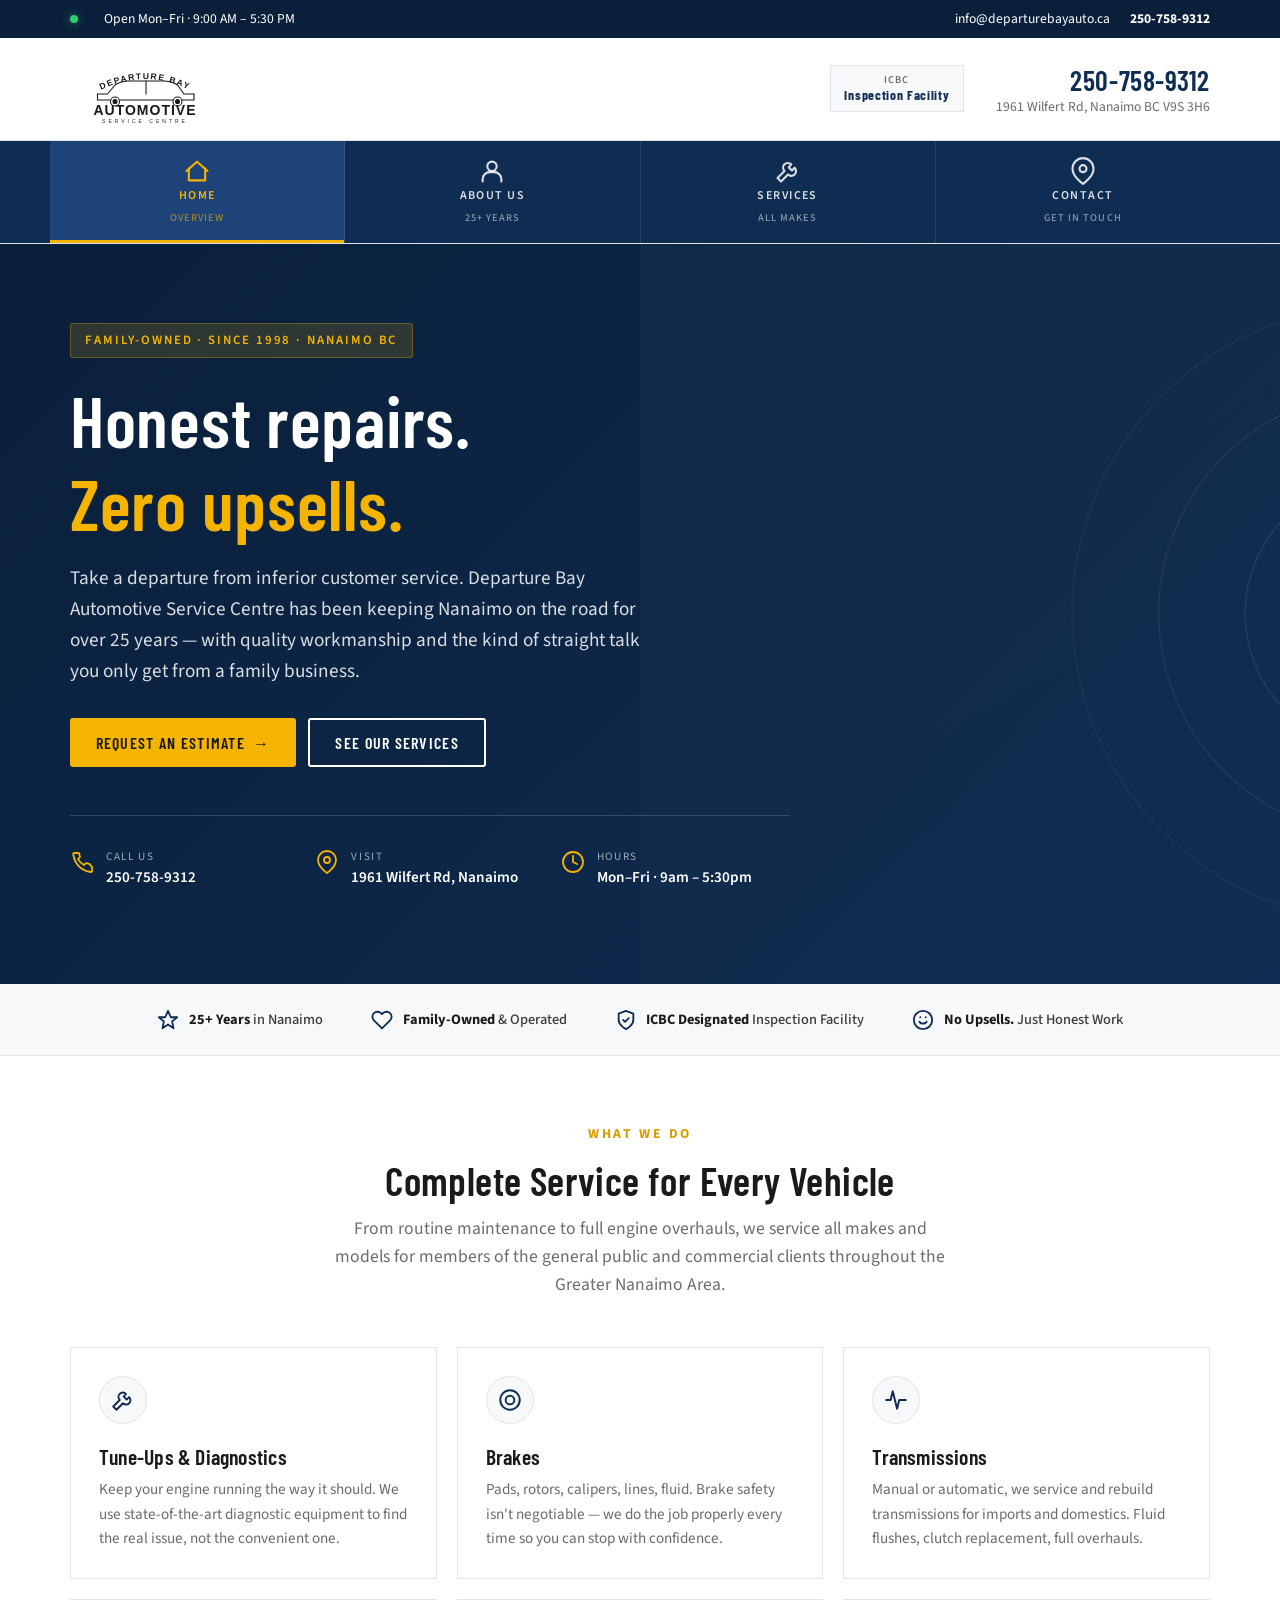
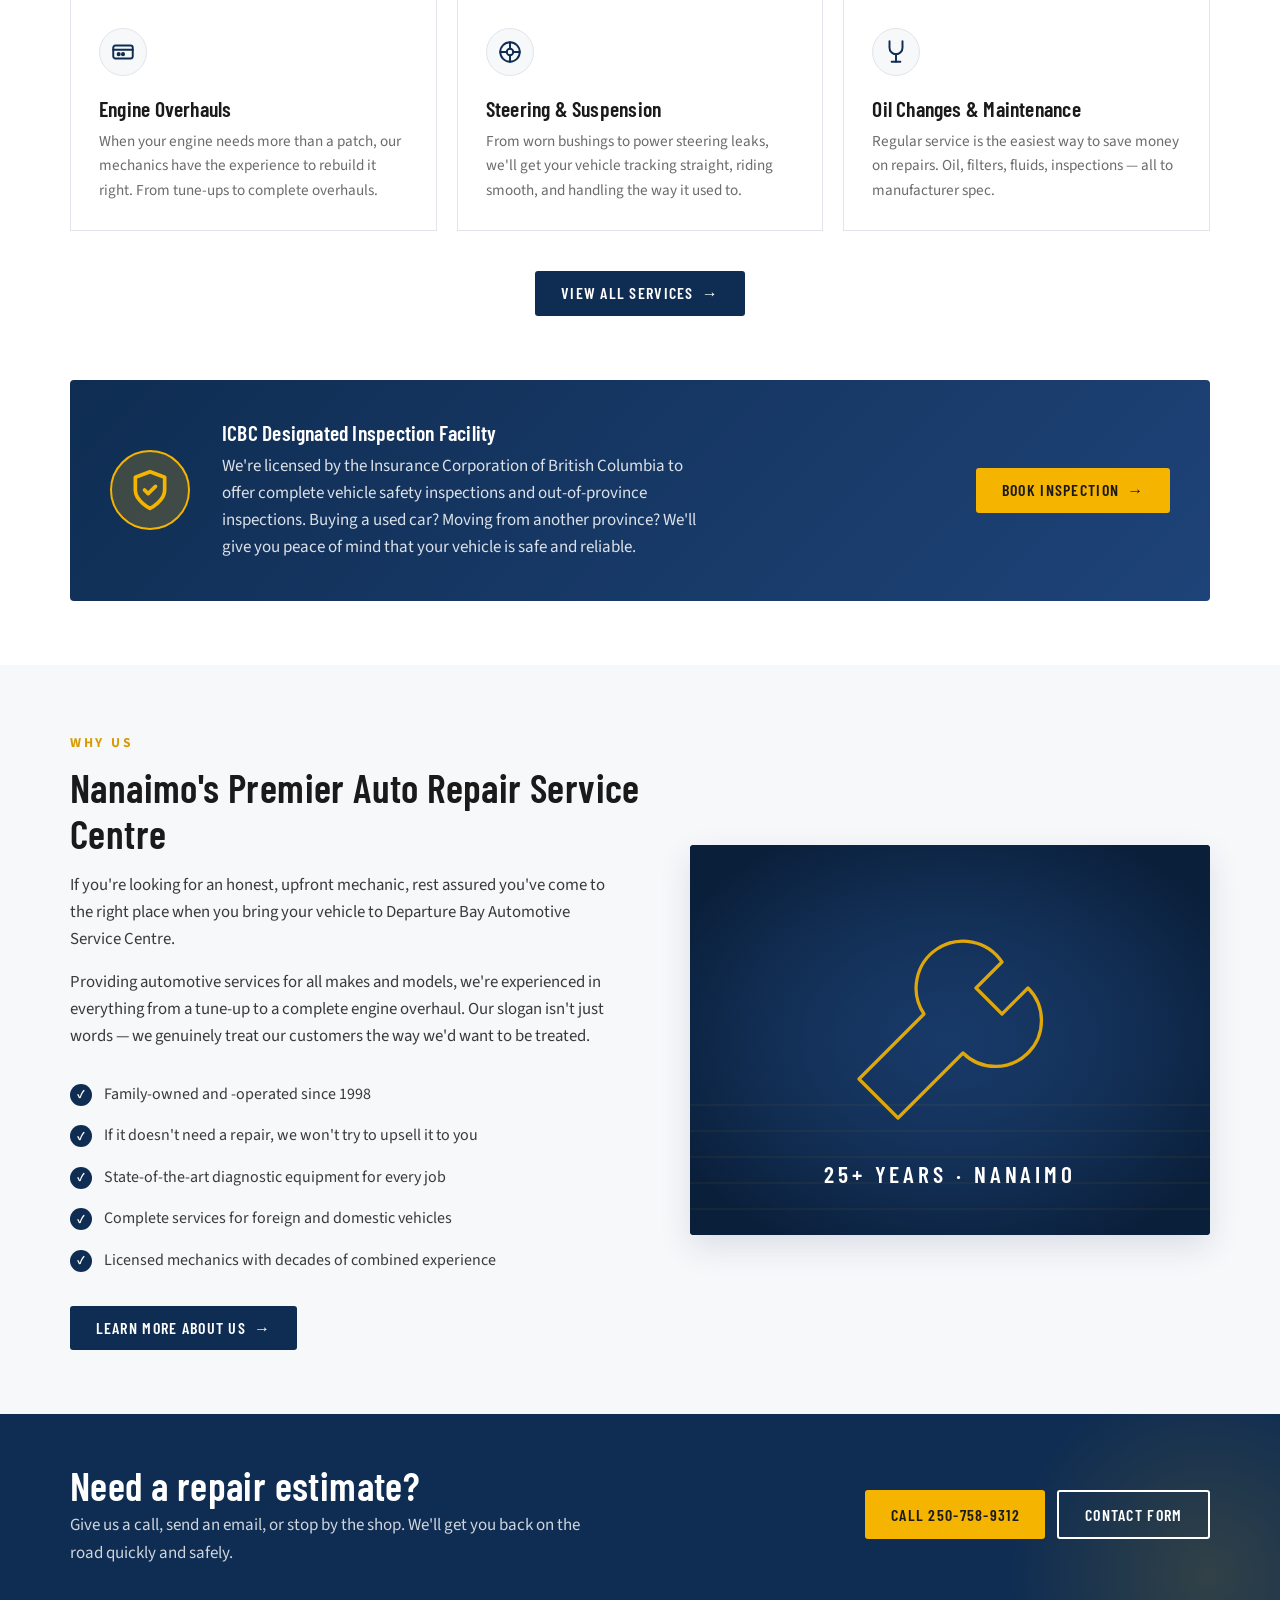
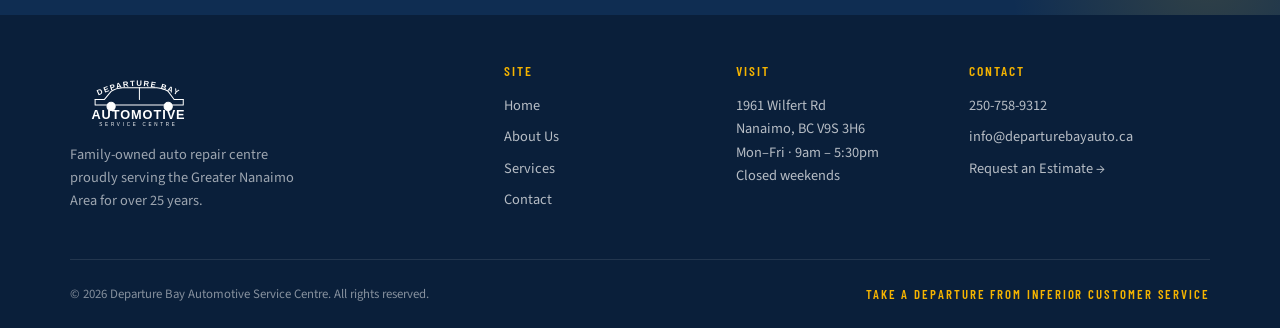
==== index.html @ 7d687c05 "Initial commit" ====
<!DOCTYPE html>
<html lang="en">
<head>
  <meta charset="UTF-8">
  <meta name="viewport" content="width=device-width, initial-scale=1.0">
  <title>Departure Bay Automotive Service Centre — Nanaimo's Trusted Family Mechanic</title>
  <meta name="description" content="Family-owned auto repair shop in Nanaimo BC. Honest, upfront service on all makes and models for over 25 years. ICBC Designated Inspection Facility. Call 250-758-9312.">
  <link rel="preconnect" href="https://fonts.googleapis.com">
  <link rel="preconnect" href="https://fonts.gstatic.com" crossorigin>
  <link href="https://fonts.googleapis.com/css2?family=Barlow+Condensed:wght@400;500;600;700&family=Source+Sans+3:wght@400;500;600;700&display=swap" rel="stylesheet">
  <link rel="stylesheet" href="css/style.css">
  <link rel="icon" type="image/svg+xml" href="images/favicon.svg">
</head>
<body>

  <!-- Top bar -->
  <div class="topbar">
    <div class="container">
      <div class="topbar-left">
        <span>Open Mon–Fri · 9:00 AM – 5:30 PM</span>
      </div>
      <div class="topbar-right">
        <a href="mailto:info@departurebayauto.ca" class="hide-mobile">info@departurebayauto.ca</a>
        <a href="tel:2507589312"><strong>250-758-9312</strong></a>
      </div>
    </div>
  </div>

  <!-- Header -->
  <header class="site-header">
    <div class="header-top">
      <div class="container">
        <a href="index.html" class="brand">
          <img src="images/logo.svg" alt="Departure Bay Automotive Service Centre">
        </a>

        <div class="header-contact">
          <div class="header-badge">
            <div class="small">ICBC</div>
            <div class="big">Inspection Facility</div>
          </div>
          <div class="header-info">
            <a href="tel:2507589312" class="phone">250-758-9312</a>
            <div class="address">1961 Wilfert Rd, Nanaimo BC V9S 3H6</div>
          </div>
        </div>
      </div>
    </div>

    <button class="nav-toggle" aria-label="Toggle navigation" aria-controls="primary-nav">Menu</button>

    <nav class="main-nav" id="primary-nav">
      <div class="container">
        <a href="index.html" class="active">
          <svg class="nav-icon" viewBox="0 0 24 24"><path d="M3 12l9-8 9 8"/><path d="M5 10v10h14V10"/></svg>
          <span class="nav-label">Home</span>
          <span class="nav-sub">Overview</span>
        </a>
        <a href="about.html">
          <svg class="nav-icon" viewBox="0 0 24 24"><circle cx="12" cy="8" r="4"/><path d="M4 21v-2a6 6 0 0 1 6-6h4a6 6 0 0 1 6 6v2"/></svg>
          <span class="nav-label">About Us</span>
          <span class="nav-sub">25+ Years</span>
        </a>
        <a href="services.html">
          <svg class="nav-icon" viewBox="0 0 24 24"><path d="M14.7 6.3a4 4 0 0 0-5.7 5.7L3 18l3 3 6-6a4 4 0 0 0 5.7-5.7l-2.3 2.3-2.7-2.7z"/></svg>
          <span class="nav-label">Services</span>
          <span class="nav-sub">All Makes</span>
        </a>
        <a href="contact.html">
          <svg class="nav-icon" viewBox="0 0 24 24"><path d="M21 10c0 7-9 13-9 13s-9-6-9-13a9 9 0 1 1 18 0z"/><circle cx="12" cy="10" r="3"/></svg>
          <span class="nav-label">Contact</span>
          <span class="nav-sub">Get In Touch</span>
        </a>
      </div>
    </nav>
  </header>

  <!-- Hero -->
  <section class="hero">
    <div class="container">
      <div class="hero-content">
        <span class="hero-eyebrow fade-up fade-up-1">Family-Owned · Since 1998 · Nanaimo BC</span>
        <h1 class="fade-up fade-up-2">
          Honest repairs.<br>
          <span class="accent">Zero upsells.</span>
        </h1>
        <p class="hero-lede fade-up fade-up-3">
          Take a departure from inferior customer service. Departure Bay Automotive Service Centre has been keeping Nanaimo on the road for over 25 years — with quality workmanship and the kind of straight talk you only get from a family business.
        </p>
        <div class="hero-actions fade-up fade-up-4">
          <a href="contact.html" class="btn btn-primary">Request an Estimate <span class="arrow">→</span></a>
          <a href="services.html" class="btn btn-outline">See Our Services</a>
        </div>

        <div class="hero-quick-info fade-up fade-up-4">
          <div class="hero-info-item">
            <svg class="icon" viewBox="0 0 24 24" fill="none" stroke-linecap="round" stroke-linejoin="round"><path d="M22 16.92V21a1 1 0 0 1-1.11 1 19.86 19.86 0 0 1-8.63-3.07 19.5 19.5 0 0 1-6-6A19.86 19.86 0 0 1 3.18 4.11 1 1 0 0 1 4.18 3h4.09a1 1 0 0 1 1 .75 12.3 12.3 0 0 0 .67 2.7 1 1 0 0 1-.23 1L8 9.09a16 16 0 0 0 6 6l1.64-1.71a1 1 0 0 1 1-.23 12.3 12.3 0 0 0 2.7.67 1 1 0 0 1 .75 1z"/></svg>
            <div>
              <div class="label">Call Us</div>
              <div class="value">250-758-9312</div>
            </div>
          </div>
          <div class="hero-info-item">
            <svg class="icon" viewBox="0 0 24 24" fill="none" stroke-linecap="round" stroke-linejoin="round"><path d="M21 10c0 7-9 13-9 13s-9-6-9-13a9 9 0 1 1 18 0z"/><circle cx="12" cy="10" r="3"/></svg>
            <div>
              <div class="label">Visit</div>
              <div class="value">1961 Wilfert Rd, Nanaimo</div>
            </div>
          </div>
          <div class="hero-info-item">
            <svg class="icon" viewBox="0 0 24 24" fill="none" stroke-linecap="round" stroke-linejoin="round"><circle cx="12" cy="12" r="10"/><path d="M12 6v6l4 2"/></svg>
            <div>
              <div class="label">Hours</div>
              <div class="value">Mon–Fri · 9am – 5:30pm</div>
            </div>
          </div>
        </div>
      </div>
    </div>
  </section>

  <!-- Trust bar -->
  <div class="trust-bar">
    <div class="container">
      <div class="trust-item">
        <svg class="icon" viewBox="0 0 24 24"><path d="M12 2l3 7h7l-5.5 4.5L18 21l-6-4-6 4 1.5-7.5L2 9h7z"/></svg>
        <span><strong>25+ Years</strong> in Nanaimo</span>
      </div>
      <div class="trust-item">
        <svg class="icon" viewBox="0 0 24 24"><path d="M20.84 4.61a5.5 5.5 0 0 0-7.78 0L12 5.67l-1.06-1.06a5.5 5.5 0 0 0-7.78 7.78L12 21.23l8.84-8.84a5.5 5.5 0 0 0 0-7.78z"/></svg>
        <span><strong>Family-Owned</strong> &amp; Operated</span>
      </div>
      <div class="trust-item">
        <svg class="icon" viewBox="0 0 24 24"><path d="M12 22s8-4 8-10V5l-8-3-8 3v7c0 6 8 10 8 10z"/><path d="M9 12l2 2 4-4"/></svg>
        <span><strong>ICBC Designated</strong> Inspection Facility</span>
      </div>
      <div class="trust-item">
        <svg class="icon" viewBox="0 0 24 24"><circle cx="12" cy="12" r="10"/><path d="M8 14s1.5 2 4 2 4-2 4-2"/><line x1="9" y1="9" x2="9.01" y2="9"/><line x1="15" y1="9" x2="15.01" y2="9"/></svg>
        <span><strong>No Upsells.</strong> Just Honest Work</span>
      </div>
    </div>
  </div>

  <!-- Services preview -->
  <section>
    <div class="container">
      <div class="section-heading">
        <span class="eyebrow">What We Do</span>
        <h2>Complete Service for Every Vehicle</h2>
        <p class="lede">From routine maintenance to full engine overhauls, we service all makes and models for members of the general public and commercial clients throughout the Greater Nanaimo Area.</p>
      </div>

      <div class="service-grid">
        <div class="service-card">
          <div class="service-icon">
            <svg viewBox="0 0 24 24"><path d="M14.7 6.3a4 4 0 0 0-5.7 5.7L3 18l3 3 6-6a4 4 0 0 0 5.7-5.7l-2.3 2.3-2.7-2.7z"/></svg>
          </div>
          <h3>Tune-Ups &amp; Diagnostics</h3>
          <p>Keep your engine running the way it should. We use state-of-the-art diagnostic equipment to find the real issue, not the convenient one.</p>
        </div>

        <div class="service-card">
          <div class="service-icon">
            <svg viewBox="0 0 24 24"><circle cx="12" cy="12" r="9"/><circle cx="12" cy="12" r="4"/></svg>
          </div>
          <h3>Brakes</h3>
          <p>Pads, rotors, calipers, lines, fluid. Brake safety isn't negotiable — we do the job properly every time so you can stop with confidence.</p>
        </div>

        <div class="service-card">
          <div class="service-icon">
            <svg viewBox="0 0 24 24"><path d="M3 12h4l2-8 4 16 2-8h6"/></svg>
          </div>
          <h3>Transmissions</h3>
          <p>Manual or automatic, we service and rebuild transmissions for imports and domestics. Fluid flushes, clutch replacement, full overhauls.</p>
        </div>

        <div class="service-card">
          <div class="service-icon">
            <svg viewBox="0 0 24 24"><rect x="3" y="6" width="18" height="12" rx="2"/><line x1="3" y1="10" x2="21" y2="10"/><circle cx="8" cy="14" r="1"/><circle cx="12" cy="14" r="1"/></svg>
          </div>
          <h3>Engine Overhauls</h3>
          <p>When your engine needs more than a patch, our mechanics have the experience to rebuild it right. From tune-ups to complete overhauls.</p>
        </div>

        <div class="service-card">
          <div class="service-icon">
            <svg viewBox="0 0 24 24"><circle cx="12" cy="12" r="3"/><circle cx="12" cy="12" r="9"/><line x1="12" y1="3" x2="12" y2="9"/><line x1="12" y1="15" x2="12" y2="21"/><line x1="3" y1="12" x2="9" y2="12"/><line x1="15" y1="12" x2="21" y2="12"/></svg>
          </div>
          <h3>Steering &amp; Suspension</h3>
          <p>From worn bushings to power steering leaks, we'll get your vehicle tracking straight, riding smooth, and handling the way it used to.</p>
        </div>

        <div class="service-card">
          <div class="service-icon">
            <svg viewBox="0 0 24 24"><path d="M6 2v6a6 6 0 0 0 12 0V2"/><path d="M12 14v7"/><path d="M8 21h8"/></svg>
          </div>
          <h3>Oil Changes &amp; Maintenance</h3>
          <p>Regular service is the easiest way to save money on repairs. Oil, filters, fluids, inspections — all to manufacturer spec.</p>
        </div>
      </div>

      <div style="text-align: center; margin-top: 2.5rem;">
        <a href="services.html" class="btn btn-navy">View All Services <span class="arrow">→</span></a>
      </div>
    </div>
  </section>

  <!-- ICBC callout -->
  <section style="padding-top: 0;">
    <div class="container">
      <div class="icbc-callout">
        <div class="badge-icon">
          <svg viewBox="0 0 24 24"><path d="M12 22s8-4 8-10V5l-8-3-8 3v7c0 6 8 10 8 10z"/><path d="M9 12l2 2 4-4"/></svg>
        </div>
        <div>
          <h3>ICBC Designated Inspection Facility</h3>
          <p>We're licensed by the Insurance Corporation of British Columbia to offer complete vehicle safety inspections and out-of-province inspections. Buying a used car? Moving from another province? We'll give you peace of mind that your vehicle is safe and reliable.</p>
        </div>
        <a href="contact.html" class="btn btn-primary">Book Inspection <span class="arrow">→</span></a>
      </div>
    </div>
  </section>

  <!-- About preview -->
  <section style="background: var(--cream);">
    <div class="container">
      <div class="two-col">
        <div class="two-col-prose">
          <span style="color: var(--yellow-dark); font-weight: 700; letter-spacing: 0.2em; text-transform: uppercase; font-size: 0.85rem;">Why Us</span>
          <h2 style="margin-top: 0.5rem;">Nanaimo's Premier Auto Repair Service Centre</h2>
          <p>If you're looking for an honest, upfront mechanic, rest assured you've come to the right place when you bring your vehicle to Departure Bay Automotive Service Centre.</p>
          <p>Providing automotive services for all makes and models, we're experienced in everything from a tune-up to a complete engine overhaul. Our slogan isn't just words — we genuinely treat our customers the way we'd want to be treated.</p>
          <ul class="feature-list">
            <li>Family-owned and -operated since 1998</li>
            <li>If it doesn't need a repair, we won't try to upsell it to you</li>
            <li>State-of-the-art diagnostic equipment for every job</li>
            <li>Complete services for foreign and domestic vehicles</li>
            <li>Licensed mechanics with decades of combined experience</li>
          </ul>
          <a href="about.html" class="btn btn-navy">Learn More About Us <span class="arrow">→</span></a>
        </div>

        <div class="two-col-visual">
          <svg viewBox="0 0 400 300" xmlns="http://www.w3.org/2000/svg">
            <!-- Stylized scene -->
            <rect width="400" height="300" fill="#0f2d52"/>
            <!-- Radial gradient -->
            <defs>
              <radialGradient id="spotlight" cx="50%" cy="50%" r="60%">
                <stop offset="0%" stop-color="#1e4378" stop-opacity="0.6"/>
                <stop offset="100%" stop-color="#0a1f3a" stop-opacity="1"/>
              </radialGradient>
            </defs>
            <rect width="400" height="300" fill="url(#spotlight)"/>

            <!-- Grid lines floor -->
            <g stroke="#f5b400" stroke-width="0.5" opacity="0.15">
              <line x1="0" y1="200" x2="400" y2="200"/>
              <line x1="0" y1="220" x2="400" y2="220"/>
              <line x1="0" y1="240" x2="400" y2="240"/>
              <line x1="0" y1="260" x2="400" y2="260"/>
              <line x1="0" y1="280" x2="400" y2="280"/>
            </g>

            <!-- Wrench icon (large) -->
            <g transform="translate(200,150)" stroke="#f5b400" stroke-width="2.5" fill="none" stroke-linecap="round" stroke-linejoin="round">
              <path d="M 40,-60 A 30,30 0 1 0 -20,-20 L -70,30 L -40,60 L 10,10 A 30,30 0 0 0 60,-40 L 40,-20 L 20,-40 Z" opacity="0.9"/>
            </g>

            <!-- Text overlay -->
            <text x="200" y="260" text-anchor="middle" fill="#ffffff" font-family="Barlow Condensed, Impact, sans-serif" font-size="18" font-weight="600" letter-spacing="3">25+ YEARS · NANAIMO</text>
          </svg>
        </div>
      </div>
    </div>
  </section>

  <!-- CTA banner -->
  <div class="cta-banner">
    <div class="container">
      <div>
        <h2>Need a repair estimate?</h2>
        <p>Give us a call, send an email, or stop by the shop. We'll get you back on the road quickly and safely.</p>
      </div>
      <div class="cta-banner-actions">
        <a href="tel:2507589312" class="btn btn-primary">Call 250-758-9312</a>
        <a href="contact.html" class="btn btn-outline" style="border-color: #fff; color: #fff;">Contact Form</a>
      </div>
    </div>
  </div>

  <!-- Footer -->
  <footer class="site-footer">
    <div class="container">
      <div class="footer-grid">
        <div class="footer-brand">
          <img src="images/logo.svg" alt="Departure Bay Automotive">
          <p>Family-owned auto repair centre proudly serving the Greater Nanaimo Area for over 25 years.</p>
        </div>

        <div class="footer-col">
          <h4>Site</h4>
          <ul>
            <li><a href="index.html">Home</a></li>
            <li><a href="about.html">About Us</a></li>
            <li><a href="services.html">Services</a></li>
            <li><a href="contact.html">Contact</a></li>
          </ul>
        </div>

        <div class="footer-col">
          <h4>Visit</h4>
          <address>
            1961 Wilfert Rd<br>
            Nanaimo, BC V9S 3H6<br>
            Mon–Fri · 9am – 5:30pm<br>
            Closed weekends
          </address>
        </div>

        <div class="footer-col">
          <h4>Contact</h4>
          <ul>
            <li><a href="tel:2507589312">250-758-9312</a></li>
            <li><a href="mailto:info@departurebayauto.ca">info@departurebayauto.ca</a></li>
            <li><a href="contact.html">Request an Estimate →</a></li>
          </ul>
        </div>
      </div>

      <div class="footer-bottom">
        <span>© <span id="current-year"></span> Departure Bay Automotive Service Centre. All rights reserved.</span>
        <span class="tagline">Take a departure from inferior customer service</span>
      </div>
    </div>
  </footer>

  <script src="js/main.js"></script>
</body>
</html>
---- css/style.css ----
/* =========================================================
   DEPARTURE BAY AUTOMOTIVE
   Clean, trustworthy, easy to navigate.
   Palette: deep navy, clean white, warm yellow accent.
   ========================================================= */

*, *::before, *::after {
  box-sizing: border-box;
  margin: 0;
  padding: 0;
}

html {
  scroll-behavior: smooth;
  -webkit-font-smoothing: antialiased;
  -moz-osx-font-smoothing: grayscale;
}

:root {
  /* Palette */
  --navy: #0f2d52;
  --navy-dark: #0a1f3a;
  --navy-soft: #1e4378;
  --yellow: #f5b400;
  --yellow-dark: #d99c00;
  --ink: #1a1a1a;
  --body: #3a3a3a;
  --muted: #6b6b6b;
  --line: #e1e4ea;
  --line-soft: #eef0f4;
  --paper: #ffffff;
  --cream: #f7f8fa;

  /* Typography */
  --font-display: "Barlow Condensed", Impact, "Arial Narrow", sans-serif;
  --font-body: "Source Sans 3", "Helvetica Neue", Arial, sans-serif;

  /* Layout */
  --container: 1180px;
  --gutter: 1.25rem;

  /* Shadows */
  --shadow-sm: 0 1px 3px rgba(15, 45, 82, 0.08);
  --shadow-md: 0 4px 12px rgba(15, 45, 82, 0.1);
  --shadow-lg: 0 12px 32px rgba(15, 45, 82, 0.12);
}

body {
  font-family: var(--font-body);
  font-size: 17px;
  line-height: 1.6;
  color: var(--body);
  background: var(--paper);
}

img { max-width: 100%; display: block; }
a { color: var(--navy); text-decoration: none; }
a:hover { color: var(--yellow-dark); }

h1, h2, h3, h4 {
  font-family: var(--font-display);
  color: var(--ink);
  font-weight: 600;
  line-height: 1.15;
  letter-spacing: 0.01em;
}

h1 { font-size: clamp(2.25rem, 5vw, 3.5rem); }
h2 { font-size: clamp(1.75rem, 3.5vw, 2.5rem); }
h3 { font-size: 1.35rem; }
h4 { font-size: 1.1rem; }

p { max-width: 68ch; }

/* --- Layout --- */
.container {
  width: 100%;
  max-width: var(--container);
  margin: 0 auto;
  padding: 0 var(--gutter);
}

section { padding: 4rem 0; }

/* --- Top Info Bar --- */
.topbar {
  background: var(--navy-dark);
  color: #fff;
  font-size: 0.85rem;
  padding: 0.5rem 0;
}

.topbar .container {
  display: flex;
  justify-content: space-between;
  align-items: center;
  gap: 1rem;
  flex-wrap: wrap;
}

.topbar-left, .topbar-right {
  display: flex;
  gap: 1.25rem;
  align-items: center;
}

.topbar a { color: #fff; }
.topbar a:hover { color: var(--yellow); }

.topbar-left::before {
  content: "";
  display: inline-block;
  width: 8px; height: 8px;
  background: #2ecc71;
  border-radius: 50%;
  margin-right: 6px;
  box-shadow: 0 0 8px rgba(46, 204, 113, 0.6);
}

/* --- Header --- */
.site-header {
  background: var(--paper);
  position: sticky;
  top: 0;
  z-index: 100;
  box-shadow: 0 1px 0 var(--line);
}

.header-top {
  padding: 1rem 0;
  border-bottom: 1px solid var(--line);
}

.header-top .container {
  display: flex;
  align-items: center;
  justify-content: space-between;
  gap: 1.5rem;
}

.brand {
  display: flex;
  align-items: center;
  flex-shrink: 0;
}

.brand img { height: 70px; width: auto; }

.header-contact {
  display: flex;
  align-items: center;
  gap: 2rem;
}

.header-info {
  text-align: right;
  line-height: 1.3;
}

.header-info .phone {
  font-family: var(--font-display);
  font-size: 1.75rem;
  font-weight: 600;
  color: var(--navy);
  display: block;
  letter-spacing: 0.02em;
}

.header-info .phone:hover { color: var(--yellow-dark); }

.header-info .address {
  font-size: 0.85rem;
  color: var(--muted);
}

.header-badge {
  background: var(--cream);
  border: 1px solid var(--line);
  padding: 0.5rem 0.85rem;
  text-align: center;
  line-height: 1.2;
}

.header-badge .small {
  font-size: 0.65rem;
  letter-spacing: 0.1em;
  text-transform: uppercase;
  color: var(--muted);
  font-weight: 600;
}

.header-badge .big {
  font-family: var(--font-display);
  font-size: 0.85rem;
  color: var(--navy);
  font-weight: 700;
  letter-spacing: 0.05em;
}

/* --- Icon Navigation (inspired by original Bavarian) --- */
.main-nav {
  background: var(--navy);
}

.main-nav .container {
  display: flex;
  padding: 0;
}

.main-nav a {
  flex: 1;
  display: flex;
  flex-direction: column;
  align-items: center;
  justify-content: center;
  gap: 0.35rem;
  padding: 1rem 0.75rem;
  color: rgba(255,255,255,0.85);
  text-align: center;
  font-size: 0.75rem;
  letter-spacing: 0.12em;
  text-transform: uppercase;
  font-weight: 600;
  border-right: 1px solid rgba(255,255,255,0.1);
  transition: background 0.2s, color 0.2s;
  position: relative;
}

.main-nav a:last-child { border-right: none; }

.main-nav a .nav-icon {
  width: 28px;
  height: 28px;
  stroke: currentColor;
  fill: none;
  stroke-width: 1.8;
  stroke-linecap: round;
  stroke-linejoin: round;
  transition: color 0.2s;
}

.main-nav a .nav-label {
  display: block;
  line-height: 1;
}

.main-nav a .nav-sub {
  display: block;
  font-size: 0.65rem;
  opacity: 0.6;
  font-weight: 500;
  letter-spacing: 0.1em;
  margin-top: 2px;
}

.main-nav a:hover,
.main-nav a.active {
  background: var(--navy-soft);
  color: var(--yellow);
}

.main-nav a.active::after {
  content: "";
  position: absolute;
  bottom: 0;
  left: 0;
  right: 0;
  height: 3px;
  background: var(--yellow);
}

.nav-toggle {
  display: none;
  background: var(--navy);
  color: #fff;
  border: none;
  width: 100%;
  padding: 0.85rem;
  cursor: pointer;
  font-family: var(--font-display);
  font-size: 1rem;
  letter-spacing: 0.1em;
  text-transform: uppercase;
  text-align: left;
  padding-left: var(--gutter);
}

.nav-toggle::after {
  content: "☰";
  float: right;
  padding-right: var(--gutter);
}

.nav-toggle.active::after { content: "✕"; }

@media (max-width: 860px) {
  .header-contact { display: none; }
  .brand img { height: 56px; }

  .nav-toggle { display: block; }

  .main-nav .container {
    flex-direction: column;
    display: none;
  }

  .main-nav.open .container { display: flex; }

  .main-nav a {
    flex-direction: row;
    justify-content: flex-start;
    gap: 0.75rem;
    padding: 0.9rem var(--gutter);
    border-right: none;
    border-bottom: 1px solid rgba(255,255,255,0.1);
  }

  .main-nav a .nav-icon { width: 22px; height: 22px; }

  .main-nav a .nav-sub { display: none; }

  .main-nav a.active::after { display: none; }
}

/* --- Buttons --- */
.btn {
  display: inline-flex;
  align-items: center;
  gap: 0.5rem;
  padding: 0.9rem 1.6rem;
  font-family: var(--font-display);
  font-size: 1rem;
  font-weight: 600;
  letter-spacing: 0.08em;
  text-transform: uppercase;
  border: none;
  cursor: pointer;
  transition: all 0.2s;
  line-height: 1;
  text-align: center;
  border-radius: 3px;
}

.btn-primary {
  background: var(--yellow);
  color: var(--ink);
}

.btn-primary:hover {
  background: var(--yellow-dark);
  color: var(--ink);
  transform: translateY(-2px);
  box-shadow: var(--shadow-md);
}

.btn-navy {
  background: var(--navy);
  color: #fff;
}

.btn-navy:hover {
  background: var(--navy-dark);
  color: #fff;
  transform: translateY(-2px);
  box-shadow: var(--shadow-md);
}

.btn-outline {
  background: transparent;
  color: var(--navy);
  border: 2px solid var(--navy);
}

.btn-outline:hover {
  background: var(--navy);
  color: #fff;
}

.btn .arrow { transition: transform 0.2s; }
.btn:hover .arrow { transform: translateX(3px); }

/* --- Hero --- */
.hero {
  position: relative;
  background: linear-gradient(135deg, var(--navy-dark) 0%, var(--navy) 100%);
  color: #fff;
  overflow: hidden;
  padding: 5rem 0 6rem;
}

.hero::before {
  content: "";
  position: absolute;
  top: 0; right: 0; bottom: 0;
  width: 50%;
  background-image: url("data:image/svg+xml,%3Csvg xmlns='http://www.w3.org/2000/svg' width='800' height='600' viewBox='0 0 800 600'%3E%3Cdefs%3E%3ClinearGradient id='g' x1='0' x2='1' y1='0' y2='1'%3E%3Cstop offset='0%25' stop-color='%23ffffff' stop-opacity='0.03'/%3E%3Cstop offset='100%25' stop-color='%23ffffff' stop-opacity='0'/%3E%3C/linearGradient%3E%3C/defs%3E%3Crect width='800' height='600' fill='url(%23g)'/%3E%3Ccircle cx='600' cy='300' r='250' fill='none' stroke='%23ffffff' stroke-width='1' stroke-opacity='0.06'/%3E%3Ccircle cx='600' cy='300' r='180' fill='none' stroke='%23ffffff' stroke-width='1' stroke-opacity='0.08'/%3E%3Ccircle cx='600' cy='300' r='110' fill='none' stroke='%23ffffff' stroke-width='1' stroke-opacity='0.1'/%3E%3C/svg%3E");
  background-size: cover;
  opacity: 0.8;
}

.hero .container { position: relative; z-index: 2; }

.hero-content {
  max-width: 720px;
}

.hero-eyebrow {
  display: inline-flex;
  align-items: center;
  gap: 0.5rem;
  background: rgba(245, 180, 0, 0.15);
  color: var(--yellow);
  padding: 0.4rem 0.9rem;
  font-size: 0.8rem;
  font-weight: 600;
  letter-spacing: 0.15em;
  text-transform: uppercase;
  border: 1px solid rgba(245, 180, 0, 0.3);
  border-radius: 3px;
  margin-bottom: 1.25rem;
}

.hero h1 {
  color: #fff;
  font-size: clamp(2.5rem, 6vw, 4.5rem);
  margin-bottom: 1.25rem;
  font-weight: 600;
}

.hero h1 .accent { color: var(--yellow); }

.hero-lede {
  font-size: 1.2rem;
  color: rgba(255,255,255,0.85);
  margin-bottom: 2rem;
  max-width: 600px;
}

.hero-actions {
  display: flex;
  gap: 0.75rem;
  flex-wrap: wrap;
  margin-bottom: 3rem;
}

.hero-actions .btn-outline {
  border-color: #fff;
  color: #fff;
}

.hero-actions .btn-outline:hover {
  background: #fff;
  color: var(--navy);
}

.hero-quick-info {
  display: grid;
  grid-template-columns: repeat(3, 1fr);
  gap: 1rem;
  padding-top: 2rem;
  border-top: 1px solid rgba(255,255,255,0.15);
  max-width: 720px;
}

.hero-info-item {
  display: flex;
  align-items: flex-start;
  gap: 0.75rem;
}

.hero-info-item .icon {
  width: 24px;
  height: 24px;
  stroke: var(--yellow);
  fill: none;
  stroke-width: 1.8;
  flex-shrink: 0;
  margin-top: 2px;
}

.hero-info-item .label {
  font-size: 0.7rem;
  letter-spacing: 0.15em;
  text-transform: uppercase;
  color: rgba(255,255,255,0.6);
  margin-bottom: 0.15rem;
}

.hero-info-item .value {
  color: #fff;
  font-weight: 600;
  font-size: 0.95rem;
  line-height: 1.3;
}

@media (max-width: 700px) {
  .hero-quick-info { grid-template-columns: 1fr; gap: 0.75rem; }
}

/* --- Page Header (inner pages) --- */
.page-header {
  background: linear-gradient(135deg, var(--navy-dark) 0%, var(--navy) 100%);
  color: #fff;
  padding: 3.5rem 0 3rem;
  position: relative;
  overflow: hidden;
  border-bottom: 4px solid var(--yellow);
}

.page-header .container { position: relative; z-index: 2; }

.breadcrumb {
  font-size: 0.8rem;
  letter-spacing: 0.1em;
  text-transform: uppercase;
  color: rgba(255,255,255,0.6);
  margin-bottom: 1rem;
}

.breadcrumb a { color: rgba(255,255,255,0.7); }
.breadcrumb a:hover { color: var(--yellow); }
.breadcrumb span { margin: 0 0.5rem; opacity: 0.5; }

.page-header h1 {
  color: #fff;
  margin-bottom: 0.85rem;
}

.page-header .lede {
  font-size: 1.15rem;
  color: rgba(255,255,255,0.85);
  max-width: 650px;
}

/* --- Trust Bar --- */
.trust-bar {
  background: var(--cream);
  padding: 1.5rem 0;
  border-bottom: 1px solid var(--line);
}

.trust-bar .container {
  display: flex;
  justify-content: center;
  flex-wrap: wrap;
  gap: 2rem 3rem;
  align-items: center;
}

.trust-item {
  display: flex;
  align-items: center;
  gap: 0.6rem;
  font-size: 0.9rem;
  color: var(--body);
  font-weight: 500;
}

.trust-item .icon {
  width: 22px;
  height: 22px;
  color: var(--navy);
  stroke: currentColor;
  fill: none;
  stroke-width: 2;
  stroke-linecap: round;
  stroke-linejoin: round;
  flex-shrink: 0;
}

.trust-item strong { color: var(--ink); font-weight: 700; }

/* --- Section Heading --- */
.section-heading {
  text-align: center;
  max-width: 700px;
  margin: 0 auto 3rem;
}

.section-heading .eyebrow {
  display: inline-block;
  color: var(--yellow-dark);
  font-size: 0.85rem;
  font-weight: 700;
  letter-spacing: 0.2em;
  text-transform: uppercase;
  margin-bottom: 0.75rem;
}

.section-heading h2 { margin-bottom: 0.75rem; }

.section-heading .lede {
  color: var(--muted);
  font-size: 1.1rem;
  margin: 0 auto;
}

/* --- Service Cards --- */
.service-grid {
  display: grid;
  grid-template-columns: repeat(3, 1fr);
  gap: 1.25rem;
}

.service-card {
  background: var(--paper);
  border: 1px solid var(--line);
  padding: 1.75rem;
  transition: all 0.25s;
  display: flex;
  flex-direction: column;
}

.service-card:hover {
  border-color: var(--navy);
  transform: translateY(-3px);
  box-shadow: var(--shadow-md);
}

.service-card .service-icon {
  width: 48px;
  height: 48px;
  background: var(--cream);
  border: 1px solid var(--line);
  border-radius: 50%;
  display: flex;
  align-items: center;
  justify-content: center;
  margin-bottom: 1.25rem;
  transition: all 0.25s;
}

.service-card:hover .service-icon {
  background: var(--yellow);
  border-color: var(--yellow);
}

.service-card .service-icon svg {
  width: 26px;
  height: 26px;
  stroke: var(--navy);
  fill: none;
  stroke-width: 1.8;
  stroke-linecap: round;
  stroke-linejoin: round;
  transition: stroke 0.25s;
}

.service-card:hover .service-icon svg { stroke: var(--ink); }

.service-card h3 { margin-bottom: 0.5rem; }

.service-card p {
  color: var(--muted);
  font-size: 0.95rem;
  flex-grow: 1;
}

@media (max-width: 900px) { .service-grid { grid-template-columns: repeat(2, 1fr); } }
@media (max-width: 600px) { .service-grid { grid-template-columns: 1fr; } }

/* --- Two column feature --- */
.two-col {
  display: grid;
  grid-template-columns: 1.1fr 1fr;
  gap: 3rem;
  align-items: center;
}

.two-col-visual {
  background: var(--navy);
  aspect-ratio: 4 / 3;
  position: relative;
  overflow: hidden;
  border-radius: 4px;
  box-shadow: var(--shadow-lg);
}

.two-col-visual svg {
  position: absolute;
  inset: 0;
  width: 100%;
  height: 100%;
}

.two-col-prose h2 { margin-bottom: 1rem; }

.two-col-prose p {
  margin-bottom: 1rem;
  color: var(--body);
  font-size: 1.05rem;
}

.feature-list {
  list-style: none;
  margin: 1.5rem 0;
}

.feature-list li {
  display: flex;
  align-items: flex-start;
  gap: 0.75rem;
  padding: 0.5rem 0;
  font-size: 1rem;
  color: var(--body);
}

.feature-list li::before {
  content: "✓";
  color: var(--paper);
  background: var(--navy);
  width: 22px;
  height: 22px;
  border-radius: 50%;
  display: inline-flex;
  align-items: center;
  justify-content: center;
  font-size: 0.75rem;
  font-weight: 700;
  flex-shrink: 0;
  margin-top: 2px;
}

@media (max-width: 800px) { .two-col { grid-template-columns: 1fr; gap: 2rem; } }

/* --- CTA Banner --- */
.cta-banner {
  background: var(--navy);
  color: #fff;
  padding: 3rem 0;
  position: relative;
  overflow: hidden;
}

.cta-banner::before {
  content: "";
  position: absolute;
  top: -20%; right: -10%;
  width: 400px; height: 400px;
  background: radial-gradient(circle, rgba(245,180,0,0.15), transparent 70%);
}

.cta-banner .container {
  position: relative;
  z-index: 2;
  display: flex;
  justify-content: space-between;
  align-items: center;
  gap: 1.5rem;
  flex-wrap: wrap;
}

.cta-banner h2 {
  color: #fff;
  max-width: 24ch;
  margin-bottom: 0.25rem;
}

.cta-banner p {
  color: rgba(255,255,255,0.8);
  margin: 0;
}

.cta-banner-actions {
  display: flex;
  gap: 0.75rem;
  flex-wrap: wrap;
}

/* --- Hours / Contact split --- */
.info-split {
  display: grid;
  grid-template-columns: 1fr 1fr 1fr;
  gap: 1.25rem;
}

.info-card {
  background: var(--paper);
  border: 1px solid var(--line);
  padding: 1.75rem;
  border-top: 3px solid var(--navy);
}

.info-card.accent { border-top-color: var(--yellow); }

.info-card h3 {
  font-size: 1.15rem;
  margin-bottom: 1rem;
  padding-bottom: 0.75rem;
  border-bottom: 1px solid var(--line);
}

.info-card .row {
  display: flex;
  justify-content: space-between;
  padding: 0.4rem 0;
  font-size: 0.95rem;
}

.info-card .row .label { color: var(--muted); }
.info-card .row .value { color: var(--ink); font-weight: 600; }

.info-card .big-phone {
  font-family: var(--font-display);
  font-size: 2rem;
  color: var(--navy);
  display: block;
  font-weight: 600;
  margin: 0.5rem 0;
  letter-spacing: 0.02em;
}

.info-card p { font-size: 0.95rem; color: var(--muted); }

.info-card address {
  font-style: normal;
  font-size: 1rem;
  color: var(--ink);
  line-height: 1.5;
  margin-bottom: 0.75rem;
}

@media (max-width: 900px) { .info-split { grid-template-columns: 1fr; } }

/* --- Services page list --- */
.services-page-grid {
  display: grid;
  grid-template-columns: repeat(2, 1fr);
  gap: 1rem;
}

.service-item {
  background: var(--paper);
  border: 1px solid var(--line);
  padding: 1.5rem;
  display: flex;
  gap: 1rem;
  align-items: flex-start;
  transition: all 0.2s;
}

.service-item:hover {
  border-color: var(--navy);
  box-shadow: var(--shadow-sm);
}

.service-item .icon-box {
  width: 44px; height: 44px;
  background: var(--navy);
  display: flex;
  align-items: center;
  justify-content: center;
  flex-shrink: 0;
  border-radius: 3px;
}

.service-item .icon-box svg {
  width: 22px; height: 22px;
  stroke: var(--yellow);
  fill: none;
  stroke-width: 2;
  stroke-linecap: round;
  stroke-linejoin: round;
}

.service-item h3 {
  font-size: 1.1rem;
  margin-bottom: 0.25rem;
}

.service-item p {
  color: var(--muted);
  font-size: 0.92rem;
  margin: 0;
}

@media (max-width: 700px) { .services-page-grid { grid-template-columns: 1fr; } }

/* --- ICBC Inspection callout --- */
.icbc-callout {
  background: linear-gradient(135deg, var(--navy) 0%, var(--navy-soft) 100%);
  color: #fff;
  padding: 2.5rem;
  border-radius: 4px;
  display: grid;
  grid-template-columns: auto 1fr auto;
  gap: 2rem;
  align-items: center;
}

.icbc-callout .badge-icon {
  width: 80px; height: 80px;
  background: rgba(245,180,0,0.2);
  border: 2px solid var(--yellow);
  border-radius: 50%;
  display: flex;
  align-items: center;
  justify-content: center;
  flex-shrink: 0;
}

.icbc-callout .badge-icon svg {
  width: 44px; height: 44px;
  stroke: var(--yellow);
  fill: none;
  stroke-width: 2;
  stroke-linecap: round;
  stroke-linejoin: round;
}

.icbc-callout h3 {
  color: #fff;
  margin-bottom: 0.5rem;
}

.icbc-callout p {
  color: rgba(255,255,255,0.85);
  margin: 0;
  max-width: 60ch;
}

@media (max-width: 800px) {
  .icbc-callout {
    grid-template-columns: 1fr;
    text-align: center;
    padding: 2rem 1.5rem;
  }
  .icbc-callout .badge-icon { margin: 0 auto; }
}

/* --- Contact page --- */
.contact-grid {
  display: grid;
  grid-template-columns: 1fr 1.2fr;
  gap: 2.5rem;
  align-items: start;
}

.contact-sidebar { display: flex; flex-direction: column; gap: 1.25rem; }

.contact-card {
  background: var(--cream);
  border: 1px solid var(--line);
  padding: 1.5rem;
}

.contact-card h3 {
  font-size: 1.1rem;
  margin-bottom: 0.9rem;
  padding-bottom: 0.75rem;
  border-bottom: 2px solid var(--navy);
  display: inline-block;
}

.contact-card .row {
  display: flex;
  gap: 0.75rem;
  padding: 0.5rem 0;
  align-items: flex-start;
  font-size: 0.95rem;
}

.contact-card .row .icon {
  width: 18px; height: 18px;
  color: var(--navy);
  stroke: currentColor;
  fill: none;
  stroke-width: 2;
  flex-shrink: 0;
  margin-top: 4px;
}

.contact-card .row .label {
  color: var(--muted);
  font-size: 0.8rem;
  text-transform: uppercase;
  letter-spacing: 0.1em;
  font-weight: 600;
  display: block;
  margin-bottom: 2px;
}

.contact-card .row .value { color: var(--ink); font-weight: 500; }

.hours-table { width: 100%; font-size: 0.95rem; }
.hours-table tr { border-bottom: 1px dashed var(--line); }
.hours-table tr:last-child { border-bottom: none; }
.hours-table td { padding: 0.5rem 0; }
.hours-table td.day { color: var(--body); }
.hours-table td.time { text-align: right; color: var(--ink); font-weight: 600; }
.hours-table tr.closed td.time { color: var(--muted); }

.contact-form-wrap {
  background: var(--paper);
  border: 1px solid var(--line);
  padding: 2rem;
}

.contact-form-wrap h2 { margin-bottom: 0.5rem; }
.contact-form-wrap > p { color: var(--muted); margin-bottom: 1.5rem; }

.form-group { margin-bottom: 1.1rem; }
.form-row-inline { display: grid; grid-template-columns: 1fr 1fr; gap: 1rem; }

.form-group label {
  display: block;
  font-size: 0.8rem;
  color: var(--ink);
  font-weight: 600;
  margin-bottom: 0.4rem;
  text-transform: uppercase;
  letter-spacing: 0.08em;
}

.form-group label .req { color: var(--yellow-dark); }

.form-group input,
.form-group textarea,
.form-group select {
  width: 100%;
  padding: 0.75rem;
  border: 1px solid var(--line);
  background: var(--paper);
  font-family: inherit;
  font-size: 1rem;
  color: var(--ink);
  border-radius: 3px;
  transition: border-color 0.2s, box-shadow 0.2s;
}

.form-group input:focus,
.form-group textarea:focus,
.form-group select:focus {
  outline: none;
  border-color: var(--navy);
  box-shadow: 0 0 0 3px rgba(15, 45, 82, 0.1);
}

.form-group textarea { resize: vertical; min-height: 120px; }

.form-note {
  font-size: 0.85rem;
  color: var(--muted);
  margin-top: 0.75rem;
}

@media (max-width: 800px) {
  .contact-grid { grid-template-columns: 1fr; }
  .form-row-inline { grid-template-columns: 1fr; }
}

/* --- Map --- */
.map-wrap {
  margin-top: 1.25rem;
  aspect-ratio: 4 / 3;
  border: 1px solid var(--line);
  overflow: hidden;
  border-radius: 3px;
}

.map-wrap iframe { width: 100%; height: 100%; border: none; }

/* --- Payment methods --- */
.payment-methods {
  display: flex;
  align-items: center;
  gap: 0.75rem;
  flex-wrap: wrap;
  margin-top: 0.5rem;
}

.payment-badge {
  padding: 0.35rem 0.75rem;
  background: var(--paper);
  border: 1px solid var(--line);
  font-size: 0.75rem;
  font-weight: 700;
  color: var(--ink);
  letter-spacing: 0.05em;
  border-radius: 3px;
}

/* --- About page layout --- */
.about-intro {
  display: grid;
  grid-template-columns: 1fr 1fr;
  gap: 3rem;
  align-items: start;
}

.about-prose h2 { margin-bottom: 1.25rem; }
.about-prose p { margin-bottom: 1rem; font-size: 1.05rem; }

.stats-grid {
  display: grid;
  grid-template-columns: repeat(2, 1fr);
  gap: 1rem;
  margin-top: 2rem;
}

.stat-card {
  background: var(--cream);
  padding: 1.5rem;
  text-align: center;
  border-top: 3px solid var(--yellow);
}

.stat-card .big {
  font-family: var(--font-display);
  font-size: 3rem;
  color: var(--navy);
  font-weight: 700;
  line-height: 1;
  margin-bottom: 0.25rem;
}

.stat-card .lbl {
  font-size: 0.8rem;
  letter-spacing: 0.1em;
  text-transform: uppercase;
  color: var(--muted);
  font-weight: 600;
}

@media (max-width: 800px) { .about-intro { grid-template-columns: 1fr; } }

/* --- Family / values --- */
.values-grid {
  display: grid;
  grid-template-columns: repeat(3, 1fr);
  gap: 1.5rem;
}

.value-item {
  text-align: center;
  padding: 1.5rem 1rem;
}

.value-item .big-icon {
  width: 64px; height: 64px;
  background: var(--navy);
  border-radius: 50%;
  display: flex;
  align-items: center;
  justify-content: center;
  margin: 0 auto 1.25rem;
}

.value-item .big-icon svg {
  width: 32px; height: 32px;
  stroke: var(--yellow);
  fill: none;
  stroke-width: 1.8;
  stroke-linecap: round;
  stroke-linejoin: round;
}

.value-item h3 { margin-bottom: 0.5rem; }
.value-item p { color: var(--muted); margin: 0 auto; font-size: 0.95rem; }

@media (max-width: 800px) { .values-grid { grid-template-columns: 1fr; } }

/* --- Footer --- */
.site-footer {
  background: var(--navy-dark);
  color: rgba(255,255,255,0.8);
  padding: 3rem 0 1.5rem;
}

.footer-grid {
  display: grid;
  grid-template-columns: 2fr 1fr 1fr 1.2fr;
  gap: 2rem;
  margin-bottom: 2.5rem;
}

.footer-brand img { height: 64px; width: auto; filter: brightness(0) invert(1); margin-bottom: 1rem; }
.footer-brand p { font-size: 0.9rem; color: rgba(255,255,255,0.6); max-width: 32ch; }

.footer-col h4 {
  color: var(--yellow);
  font-size: 0.85rem;
  letter-spacing: 0.15em;
  text-transform: uppercase;
  margin-bottom: 1rem;
}

.footer-col ul { list-style: none; }
.footer-col li { margin-bottom: 0.5rem; font-size: 0.9rem; }

.footer-col a { color: rgba(255,255,255,0.7); }
.footer-col a:hover { color: var(--yellow); }

.footer-col address { font-style: normal; font-size: 0.9rem; color: rgba(255,255,255,0.7); line-height: 1.6; }

.footer-bottom {
  padding-top: 1.5rem;
  border-top: 1px solid rgba(255,255,255,0.1);
  display: flex;
  justify-content: space-between;
  gap: 1rem;
  flex-wrap: wrap;
  font-size: 0.8rem;
  color: rgba(255,255,255,0.5);
}

.footer-bottom .tagline {
  font-family: var(--font-display);
  letter-spacing: 0.15em;
  text-transform: uppercase;
  color: var(--yellow);
  font-weight: 600;
}

@media (max-width: 800px) {
  .footer-grid { grid-template-columns: 1fr 1fr; }
  .footer-brand { grid-column: 1 / -1; }
}

/* --- Hide mobile --- */
@media (max-width: 600px) {
  .hide-mobile { display: none !important; }
}

/* --- Animations --- */
@keyframes fadeUp {
  from { opacity: 0; transform: translateY(16px); }
  to { opacity: 1; transform: translateY(0); }
}

.fade-up { animation: fadeUp 0.6s ease-out backwards; }
.fade-up-1 { animation-delay: 0.05s; }
.fade-up-2 { animation-delay: 0.15s; }
.fade-up-3 { animation-delay: 0.25s; }
.fade-up-4 { animation-delay: 0.35s; }
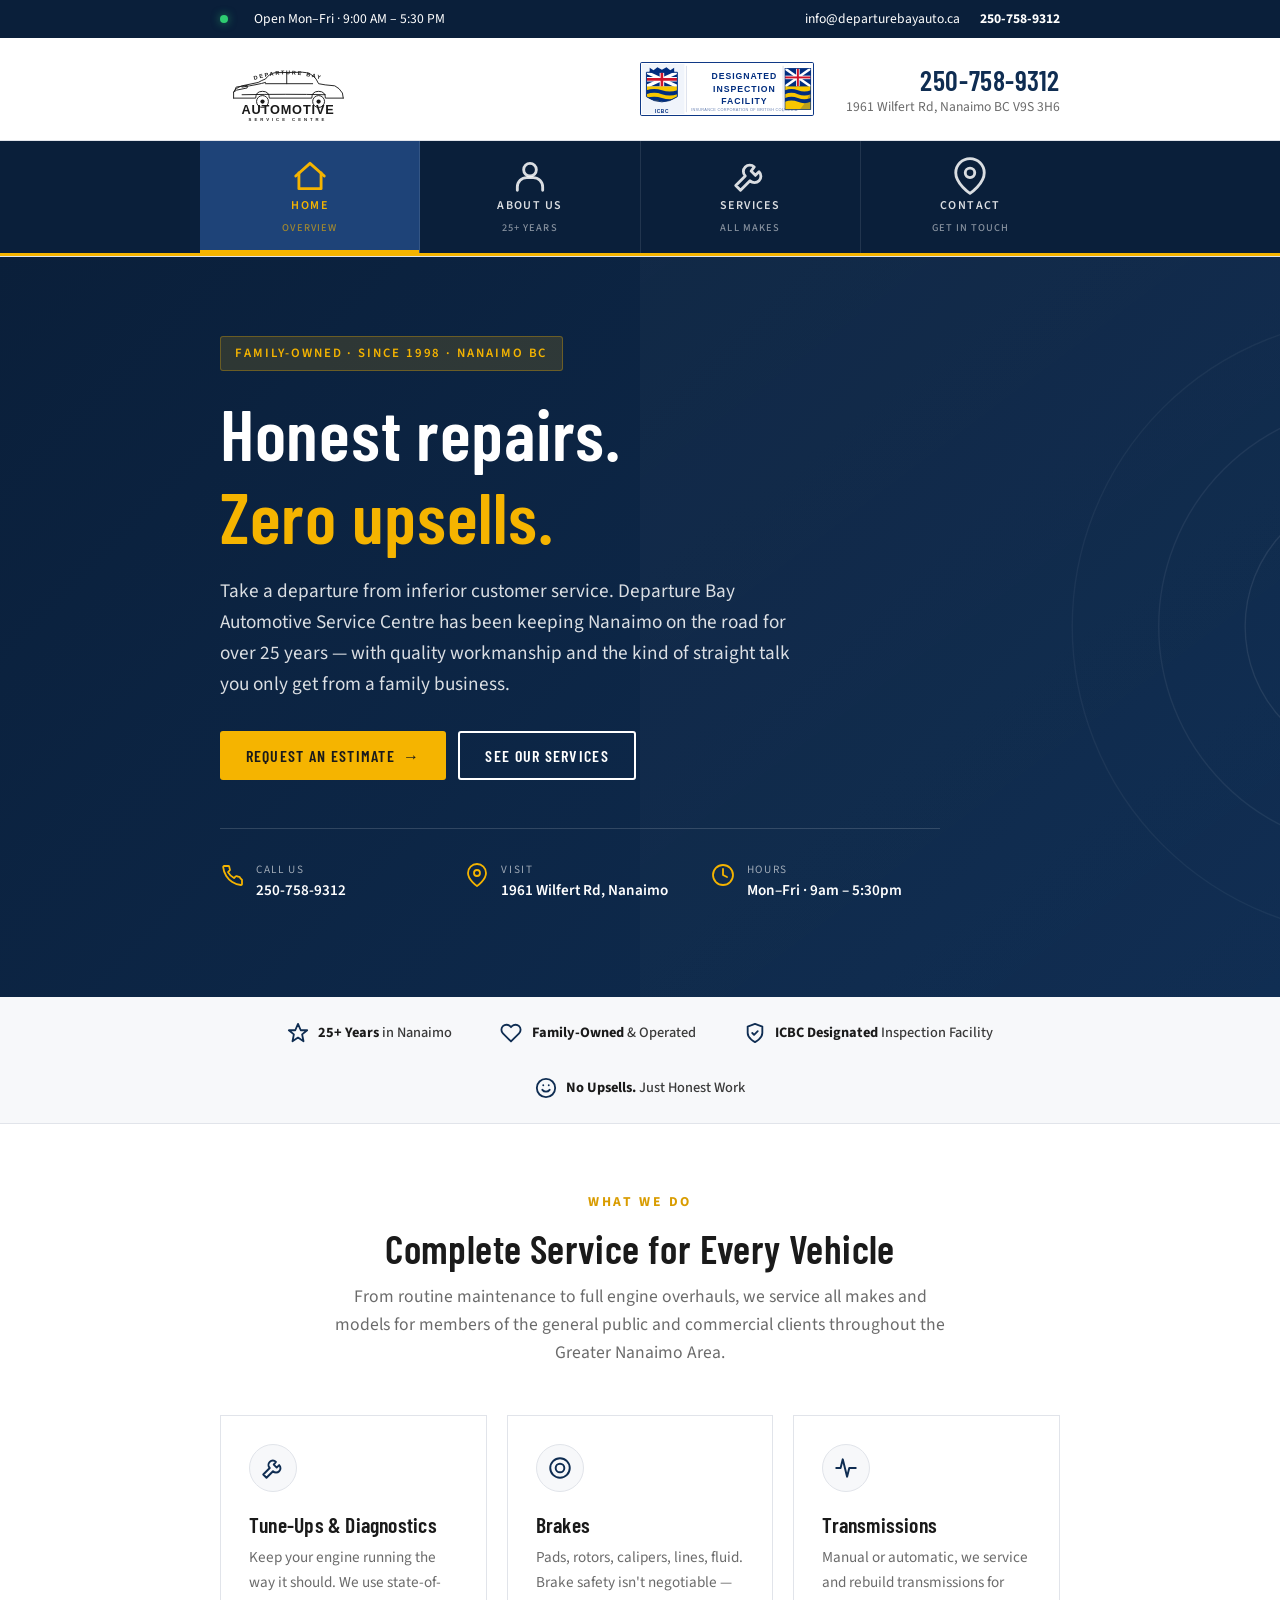
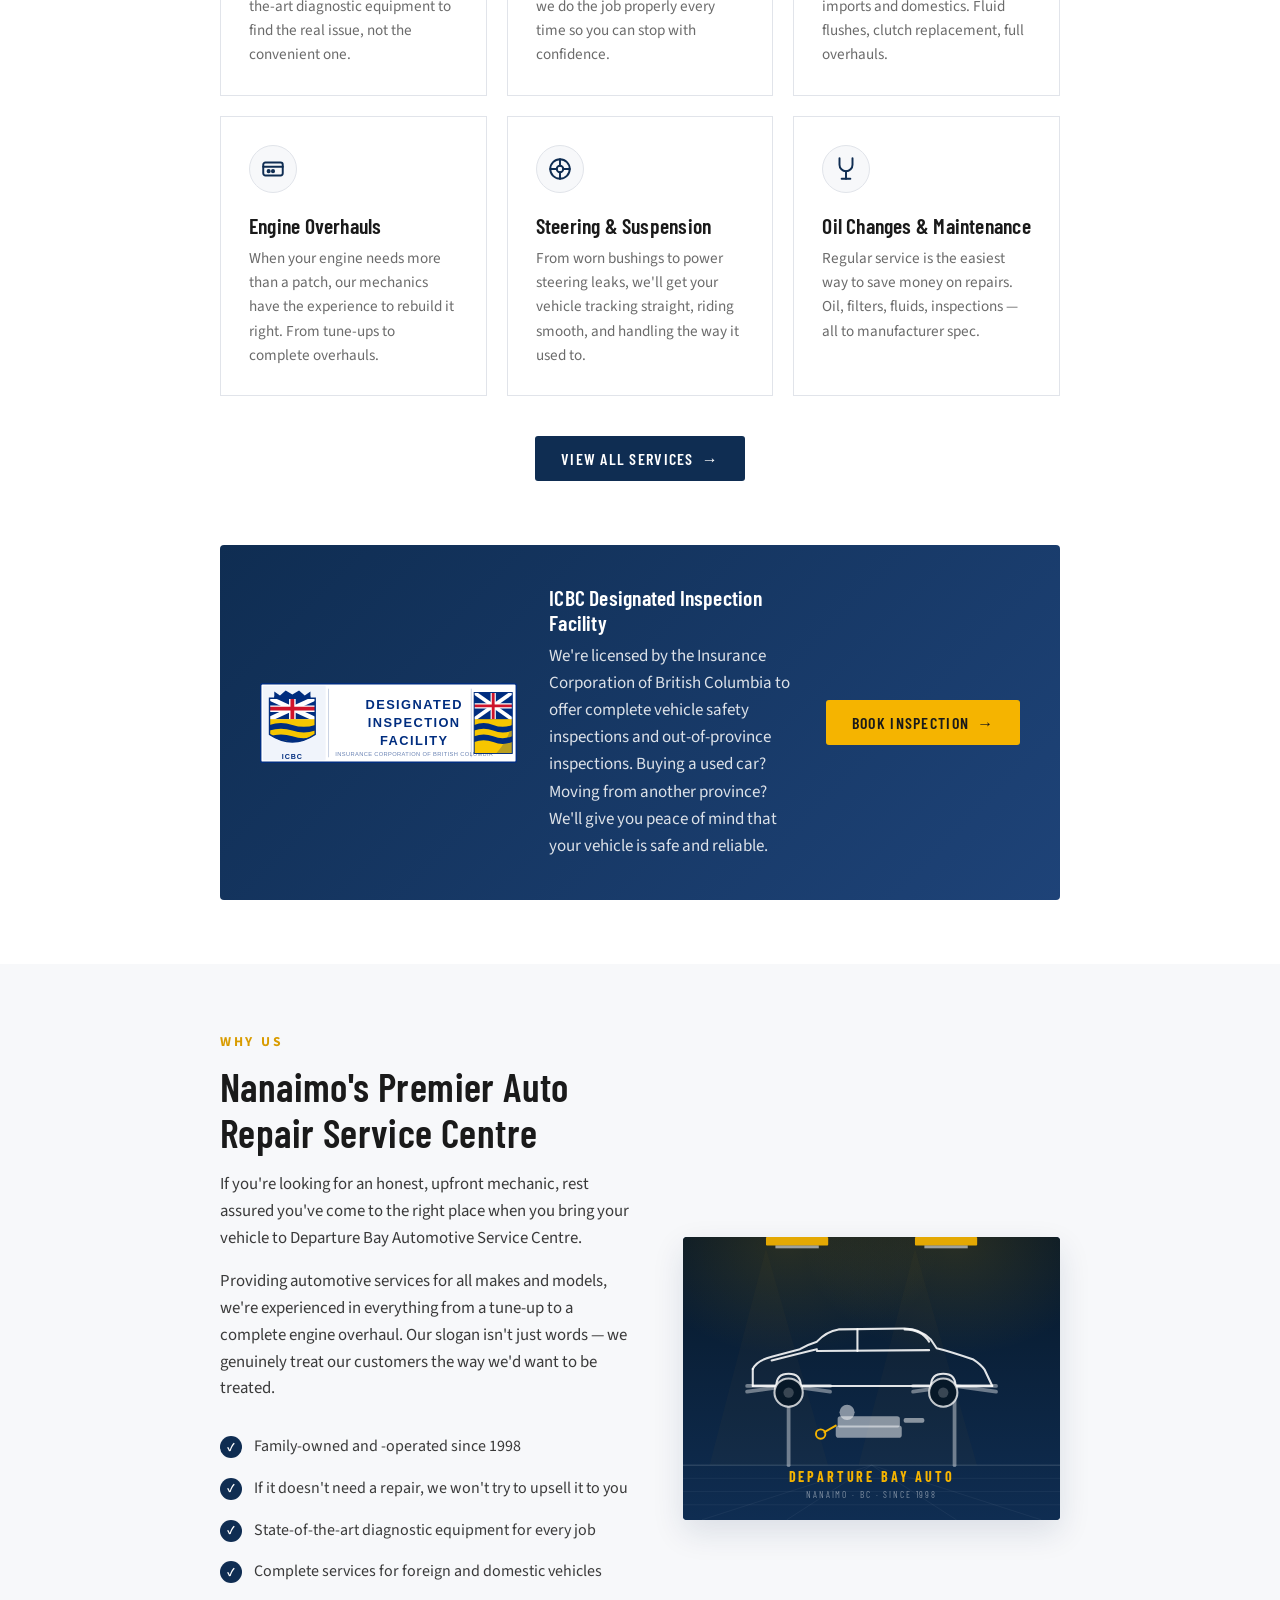
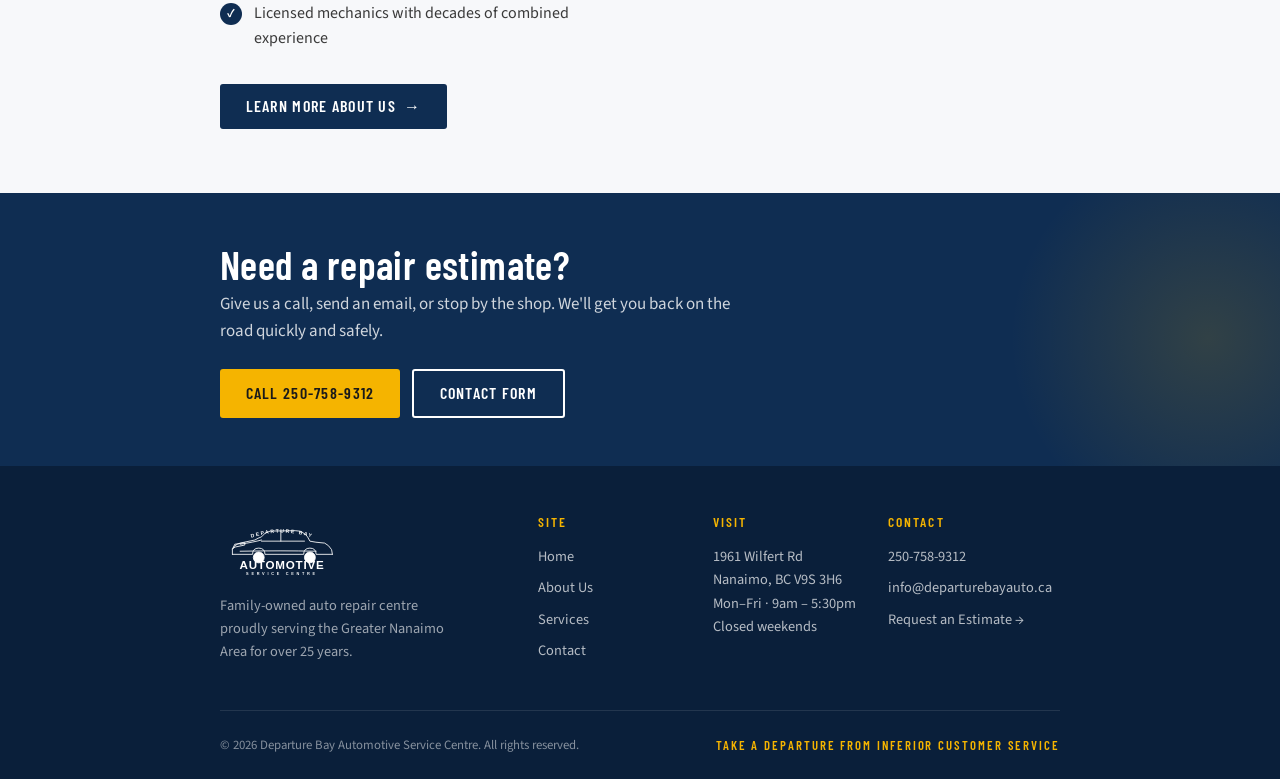
==== commit 1dc70e41: "Nav contrast, ICBC badge, service list reorder, illustrations, 2/3 layout Co-Authored-By: Claude Son" ====
--- a/index.html
+++ b/index.html
@@ -36,8 +36,7 @@
 
         <div class="header-contact">
           <div class="header-badge">
-            <div class="small">ICBC</div>
-            <div class="big">Inspection Facility</div>
+            <img src="images/icbc-dif.svg" alt="ICBC Designated Inspection Facility" class="icbc-badge-img">
           </div>
           <div class="header-info">
             <a href="tel:2507589312" class="phone">250-758-9312</a>
@@ -211,7 +210,7 @@
     <div class="container">
       <div class="icbc-callout">
         <div class="badge-icon">
-          <svg viewBox="0 0 24 24"><path d="M12 22s8-4 8-10V5l-8-3-8 3v7c0 6 8 10 8 10z"/><path d="M9 12l2 2 4-4"/></svg>
+          <img src="images/icbc-dif.svg" alt="ICBC Designated Inspection Facility">
         </div>
         <div>
           <h3>ICBC Designated Inspection Facility</h3>
@@ -243,33 +242,98 @@
 
         <div class="two-col-visual">
           <svg viewBox="0 0 400 300" xmlns="http://www.w3.org/2000/svg">
-            <!-- Stylized scene -->
-            <rect width="400" height="300" fill="#0f2d52"/>
-            <!-- Radial gradient -->
             <defs>
-              <radialGradient id="spotlight" cx="50%" cy="50%" r="60%">
-                <stop offset="0%" stop-color="#1e4378" stop-opacity="0.6"/>
-                <stop offset="100%" stop-color="#0a1f3a" stop-opacity="1"/>
+              <linearGradient id="shopBg" x1="0" y1="0" x2="0" y2="1">
+                <stop offset="0%" stop-color="#071828"/>
+                <stop offset="100%" stop-color="#0f2d52"/>
+              </linearGradient>
+              <radialGradient id="glowL" cx="28%" cy="2%" r="40%">
+                <stop offset="0%" stop-color="#f5b400" stop-opacity="0.14"/>
+                <stop offset="100%" stop-color="#f5b400" stop-opacity="0"/>
+              </radialGradient>
+              <radialGradient id="glowR" cx="72%" cy="2%" r="40%">
+                <stop offset="0%" stop-color="#f5b400" stop-opacity="0.14"/>
+                <stop offset="100%" stop-color="#f5b400" stop-opacity="0"/>
               </radialGradient>
             </defs>
-            <rect width="400" height="300" fill="url(#spotlight)"/>
-
-            <!-- Grid lines floor -->
-            <g stroke="#f5b400" stroke-width="0.5" opacity="0.15">
-              <line x1="0" y1="200" x2="400" y2="200"/>
-              <line x1="0" y1="220" x2="400" y2="220"/>
-              <line x1="0" y1="240" x2="400" y2="240"/>
-              <line x1="0" y1="260" x2="400" y2="260"/>
-              <line x1="0" y1="280" x2="400" y2="280"/>
+            <rect width="400" height="300" fill="url(#shopBg)"/>
+            <rect width="400" height="300" fill="url(#glowL)"/>
+            <rect width="400" height="300" fill="url(#glowR)"/>
+
+            <!-- Floor -->
+            <line x1="0" y1="242" x2="400" y2="242" stroke="rgba(255,255,255,0.12)" stroke-width="1.5"/>
+            <g stroke="rgba(255,255,255,0.05)" stroke-width="1">
+              <line x1="0" y1="256" x2="400" y2="256"/>
+              <line x1="0" y1="270" x2="400" y2="270"/>
+              <line x1="0" y1="284" x2="400" y2="284"/>
+              <line x1="200" y1="242" x2="20" y2="300"/>
+              <line x1="200" y1="242" x2="380" y2="300"/>
+              <line x1="200" y1="242" x2="110" y2="300"/>
+              <line x1="200" y1="242" x2="290" y2="300"/>
             </g>
 
-            <!-- Wrench icon (large) -->
-            <g transform="translate(200,150)" stroke="#f5b400" stroke-width="2.5" fill="none" stroke-linecap="round" stroke-linejoin="round">
-              <path d="M 40,-60 A 30,30 0 1 0 -20,-20 L -70,30 L -40,60 L 10,10 A 30,30 0 0 0 60,-40 L 40,-20 L 20,-40 Z" opacity="0.9"/>
+            <!-- Shop lights -->
+            <rect x="88" y="0" width="66" height="9" fill="#f5b400" opacity="0.92" rx="1"/>
+            <rect x="98" y="9" width="46" height="3" fill="white" opacity="0.55"/>
+            <rect x="246" y="0" width="66" height="9" fill="#f5b400" opacity="0.92" rx="1"/>
+            <rect x="256" y="9" width="46" height="3" fill="white" opacity="0.55"/>
+            <!-- Light cones -->
+            <path d="M 88,12 L 28,242 L 154,242 Z" fill="#f5b400" opacity="0.025"/>
+            <path d="M 246,12 L 186,242 L 312,242 Z" fill="#f5b400" opacity="0.025"/>
+
+            <!-- Lift posts -->
+            <g stroke="rgba(255,255,255,0.4)" stroke-width="4" stroke-linecap="round">
+              <line x1="112" y1="158" x2="112" y2="242"/>
+              <line x1="288" y1="158" x2="288" y2="242"/>
+              <!-- Horizontal lift arms -->
+              <line x1="68" y1="158" x2="156" y2="158"/>
+              <line x1="244" y1="158" x2="332" y2="158"/>
+              <!-- Diagonal braces -->
+              <line x1="112" y1="158" x2="68" y2="164"/>
+              <line x1="112" y1="158" x2="156" y2="164"/>
+              <line x1="288" y1="158" x2="244" y2="164"/>
+              <line x1="288" y1="158" x2="332" y2="164"/>
             </g>
 
-            <!-- Text overlay -->
-            <text x="200" y="260" text-anchor="middle" fill="#ffffff" font-family="Barlow Condensed, Impact, sans-serif" font-size="18" font-weight="600" letter-spacing="3">25+ YEARS · NANAIMO</text>
+            <!-- Car silhouette (elevated) -->
+            <g stroke="rgba(255,255,255,0.88)" stroke-width="2.2" fill="none" stroke-linecap="round" stroke-linejoin="round">
+              <!-- Upper profile -->
+              <path d="M 74,140 Q 78,131 94,127 L 124,119 Q 132,114 142,111 Q 152,100 165,98 L 235,97 Q 252,97 263,109 L 269,118 Q 282,121 308,130 Q 316,135 320,141 L 328,158"/>
+              <!-- Front face -->
+              <line x1="74" y1="140" x2="74" y2="158"/>
+              <!-- Lower body with wheel arches -->
+              <path d="M 74,158 L 99,158 Q 99,145 112,145 Q 125,145 125,158 L 263,158 Q 263,145 276,145 Q 289,145 289,158 L 328,158"/>
+              <!-- Beltline -->
+              <line x1="142" y1="121" x2="261" y2="120"/>
+              <!-- B-pillar -->
+              <line x1="185" y1="98" x2="185" y2="121"/>
+              <!-- Hood crease -->
+              <path d="M 94,131 Q 125,123 142,119"/>
+              <!-- C-pillar inner -->
+              <path d="M 235,98 Q 253,98 261,111"/>
+            </g>
+            <!-- Wheels -->
+            <circle cx="112" cy="165" r="15" fill="#071828" stroke="rgba(255,255,255,0.75)" stroke-width="2.2"/>
+            <circle cx="112" cy="165" r="5.5" fill="rgba(255,255,255,0.2)"/>
+            <circle cx="276" cy="165" r="15" fill="#071828" stroke="rgba(255,255,255,0.75)" stroke-width="2.2"/>
+            <circle cx="276" cy="165" r="5.5" fill="rgba(255,255,255,0.2)"/>
+
+            <!-- Mechanic on creeper -->
+            <g fill="rgba(255,255,255,0.5)">
+              <rect x="162" y="200" width="70" height="13" rx="3"/>
+              <rect x="164" y="190" width="66" height="12" rx="3"/>
+              <circle cx="174" cy="186" r="8"/>
+              <rect x="234" y="192" width="22" height="5" rx="2"/>
+            </g>
+            <!-- Wrench -->
+            <g stroke="#f5b400" stroke-width="2" fill="none" stroke-linecap="round">
+              <line x1="150" y1="207" x2="162" y2="200"/>
+              <circle cx="146" cy="209" r="5"/>
+            </g>
+
+            <!-- Labels -->
+            <text x="200" y="260" text-anchor="middle" fill="#f5b400" font-family="Barlow Condensed, Impact, sans-serif" font-size="15" font-weight="700" letter-spacing="3">DEPARTURE BAY AUTO</text>
+            <text x="200" y="277" text-anchor="middle" fill="rgba(255,255,255,0.45)" font-family="Barlow Condensed, Impact, sans-serif" font-size="10" letter-spacing="2">NANAIMO · BC · SINCE 1998</text>
           </svg>
         </div>
       </div>
--- a/css/style.css
+++ b/css/style.css
@@ -36,7 +36,7 @@
   --font-body: "Source Sans 3", "Helvetica Neue", Arial, sans-serif;
 
   /* Layout */
-  --container: 1180px;
+  --container: 880px;
   --gutter: 1.25rem;
 
   /* Shadows */
@@ -174,32 +174,21 @@
 }
 
 .header-badge {
-  background: var(--cream);
-  border: 1px solid var(--line);
-  padding: 0.5rem 0.85rem;
-  text-align: center;
-  line-height: 1.2;
-}
-
-.header-badge .small {
-  font-size: 0.65rem;
-  letter-spacing: 0.1em;
-  text-transform: uppercase;
-  color: var(--muted);
-  font-weight: 600;
-}
-
-.header-badge .big {
-  font-family: var(--font-display);
-  font-size: 0.85rem;
-  color: var(--navy);
-  font-weight: 700;
-  letter-spacing: 0.05em;
+  display: flex;
+  align-items: center;
+  flex-shrink: 0;
+}
+
+.icbc-badge-img {
+  height: 54px;
+  width: auto;
+  display: block;
 }
 
 /* --- Icon Navigation (inspired by original Bavarian) --- */
 .main-nav {
-  background: var(--navy);
+  background: var(--navy-dark);
+  border-bottom: 3px solid var(--yellow);
 }
 
 .main-nav .container {
@@ -229,8 +218,8 @@
 .main-nav a:last-child { border-right: none; }
 
 .main-nav a .nav-icon {
-  width: 28px;
-  height: 28px;
+  width: 38px;
+  height: 38px;
   stroke: currentColor;
   fill: none;
   stroke-width: 1.8;
@@ -315,7 +304,7 @@
     border-bottom: 1px solid rgba(255,255,255,0.1);
   }
 
-  .main-nav a .nav-icon { width: 22px; height: 22px; }
+  .main-nav a .nav-icon { width: 28px; height: 28px; }
 
   .main-nav a .nav-sub { display: none; }
 
@@ -889,23 +878,16 @@
 }
 
 .icbc-callout .badge-icon {
-  width: 80px; height: 80px;
-  background: rgba(245,180,0,0.2);
-  border: 2px solid var(--yellow);
-  border-radius: 50%;
   display: flex;
   align-items: center;
   justify-content: center;
   flex-shrink: 0;
 }
 
-.icbc-callout .badge-icon svg {
-  width: 44px; height: 44px;
-  stroke: var(--yellow);
-  fill: none;
-  stroke-width: 2;
-  stroke-linecap: round;
-  stroke-linejoin: round;
+.icbc-callout .badge-icon img {
+  height: 80px;
+  width: auto;
+  display: block;
 }
 
 .icbc-callout h3 {
